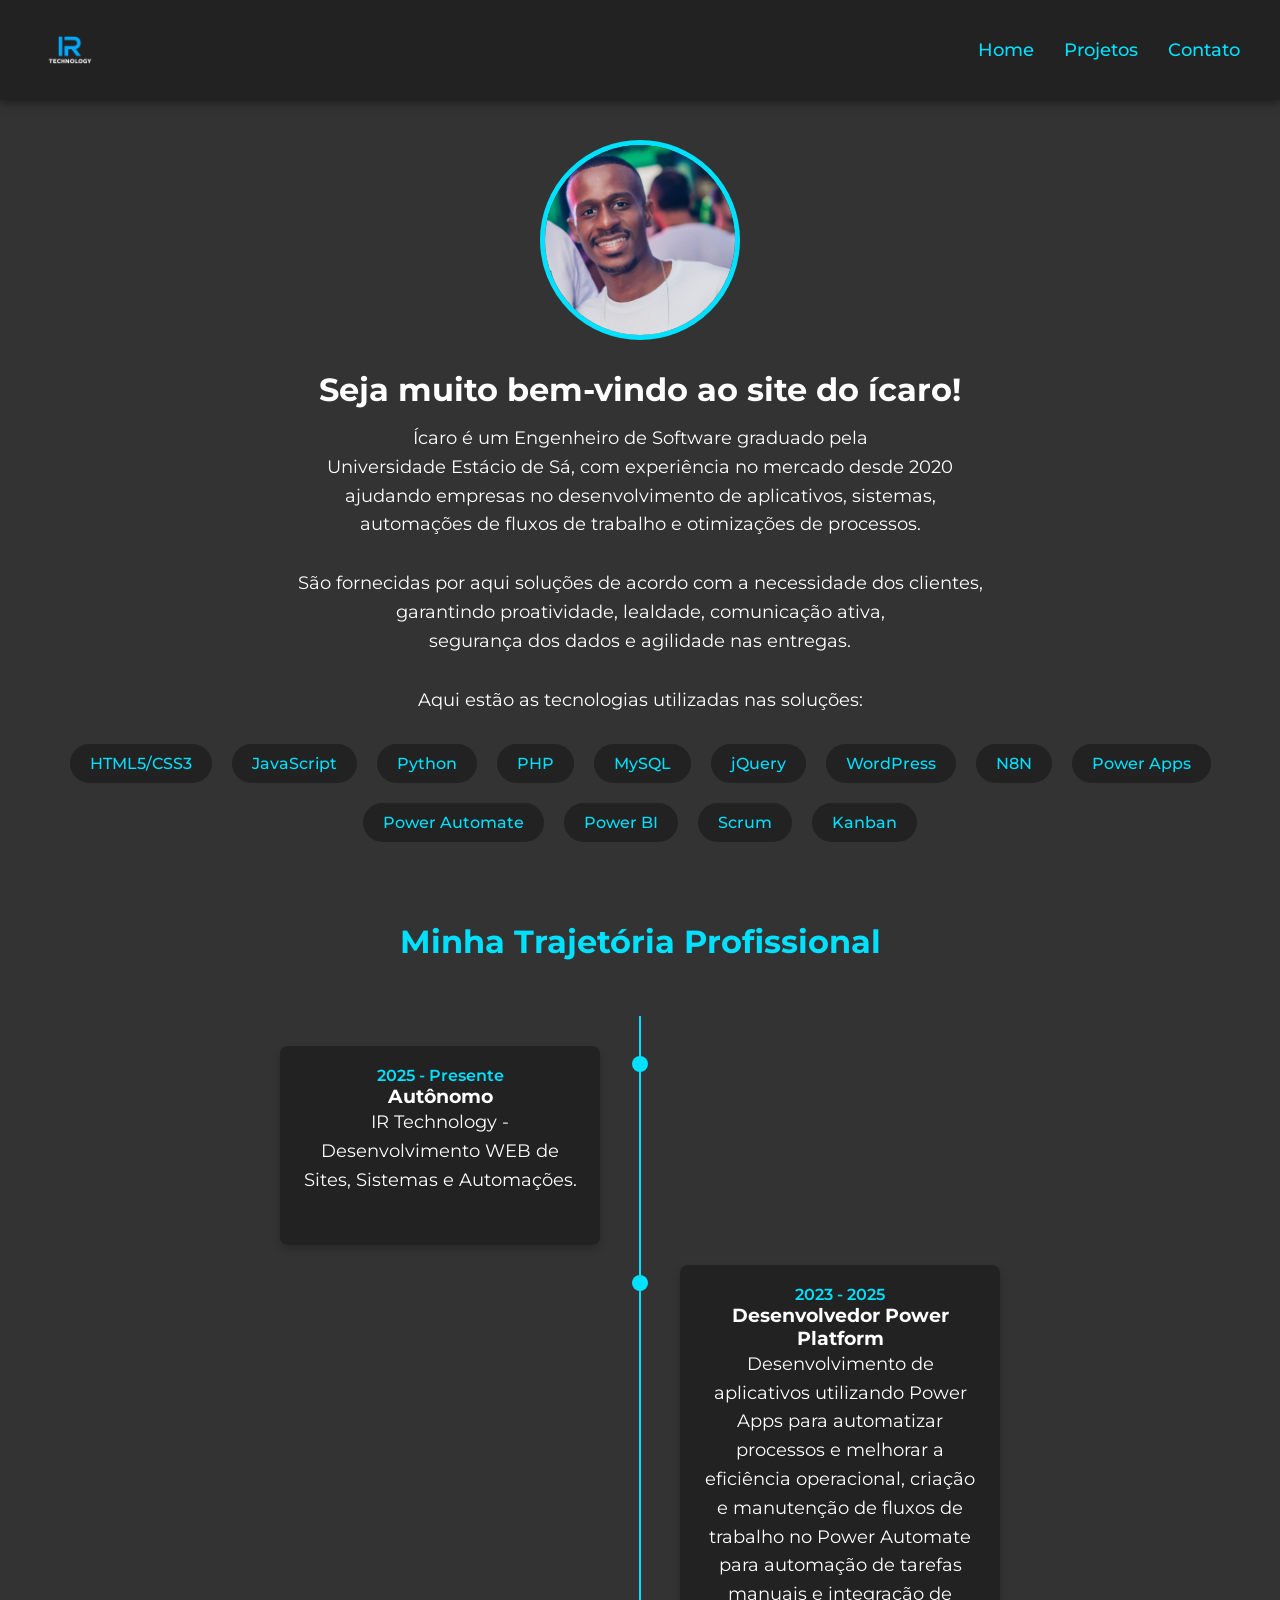
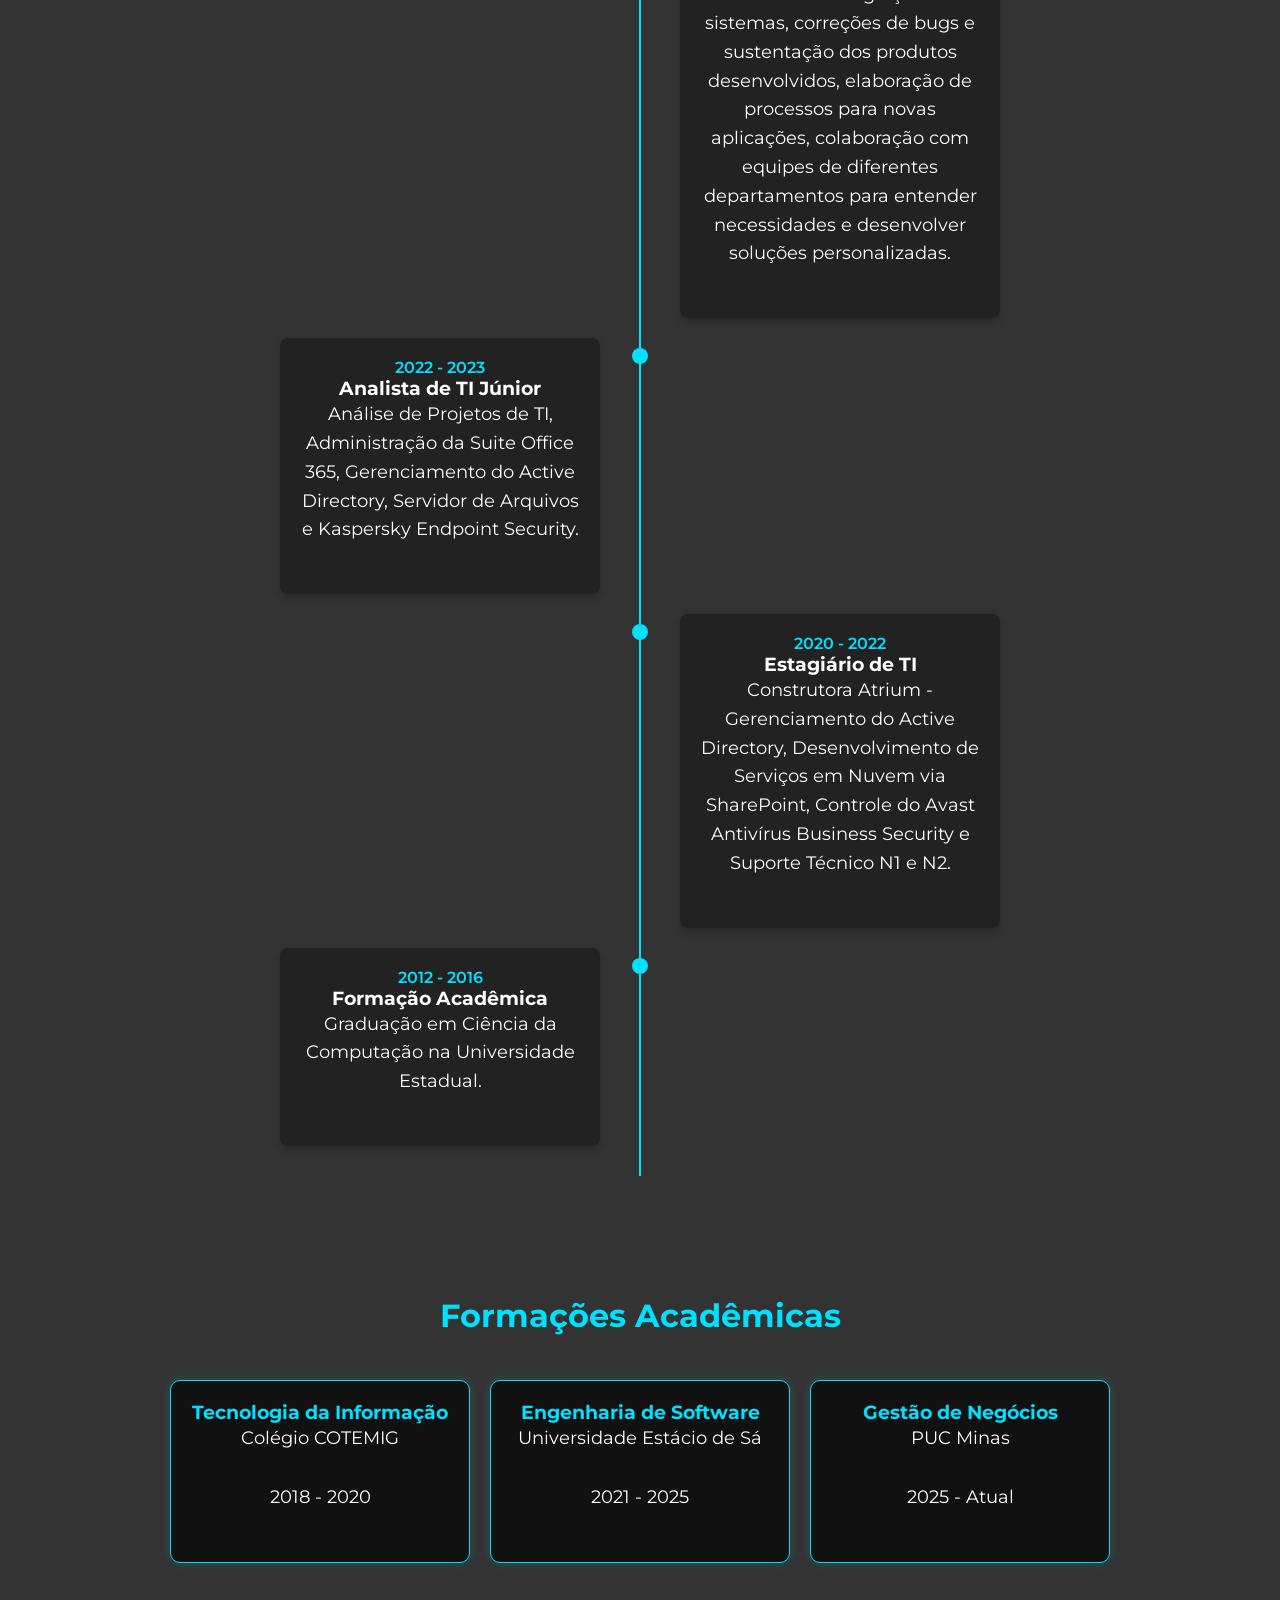
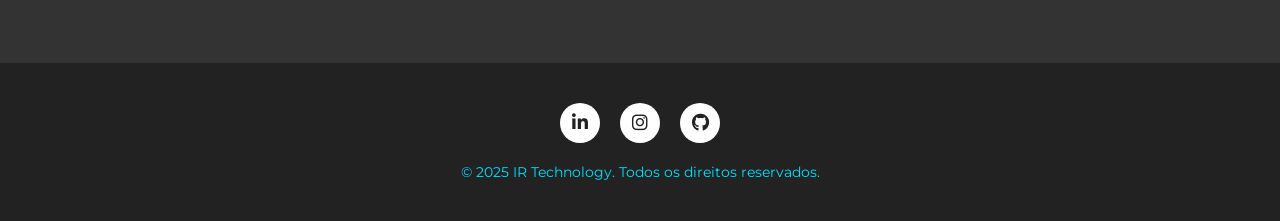
==== index.html @ e0196634 "v1.0" ====
<!DOCTYPE html>
<html lang="pt-br">

<head>
  <meta charset="UTF-8" />
  <meta name="viewport" content="width=device-width, initial-scale=1.0" />
  <title>Ícaro Ribeiro - Engenheiro de Software</title>
  <link rel="icon" href="img/LOGOMARCA FUNDO TRANSPARENTE.png" type="image/x-icon">
  <link rel="stylesheet" href="style.css">
  <link href="https://fonts.googleapis.com/css2?family=Montserrat:wght@400;500;600;700&display=swap" rel="stylesheet">
  <link rel="stylesheet" href="https://cdnjs.cloudflare.com/ajax/libs/font-awesome/6.4.0/css/all.min.css">
  <style>
    /* Responsividade adicional */
    @media (max-width: 768px) {
      nav {
        flex-direction: column;
        align-items: flex-start;
      }

      .nav-links {
        flex-direction: column;
        align-items: flex-start;
        width: 100%;
        display: none;
      }

      .nav-links.active {
        display: flex;
      }

      .menu-toggle {
        display: block;
        cursor: pointer;
        font-size: 24px;
        color: #00e0ff;
        background: none;
        border: none;
        margin-top: 10px;
      }
    }

    @media (min-width: 769px) {
      .menu-toggle {
        display: none;
      }
    }

    .cards-container {
      display: flex;
      flex-wrap: wrap;
      gap: 20px;
      justify-content: center;
      margin-top: 30px;
    }

    .card {
      background-color: #111;
      border: 1px solid #00e0ff;
      border-radius: 10px;
      padding: 20px;
      width: 300px;
      color: white;
      box-shadow: 0 0 10px rgba(0, 224, 255, 0.2);
      transition: transform 0.3s ease;
    }

    .card:hover {
      transform: translateY(-5px);
    }

    .card h3 {
      margin-top: 0;
      color: #00e0ff;
    }
  </style>
</head>

<body>
  <header>
    <nav>
      <img src="img/LOGOMARCA FUNDO TRANSPARENTE.png" class="logo">
      <button class="menu-toggle" onclick="toggleMenu()">☰</button>
      <div class="nav-links" id="navLinks">
        <a href="index.html">Home</a>
        <a href="projetos.html">Projetos</a>
        <a href="contato.html">Contato</a>
      </div>
    </nav>
  </header>
  <main>
    <section class="page active" id="home">
      <div class="hero">
        <img alt="Ícaro Ribeiro" src="img/FOTO DE PERFIL.jpg" />
        <h2>Seja muito bem-vindo ao site do ícaro!</h2>

        <p>Ícaro é um Engenheiro de Software graduado pela<br> Universidade Estácio de Sá, com experiência no mercado
          desde
          2020 ajudando empresas no desenvolvimento de aplicativos, sistemas, automações de
          fluxos de trabalho e otimizações de processos.</p>

        <p>São fornecidas por aqui soluções de acordo com a necessidade dos clientes, garantindo
          proatividade, lealdade, comunicação ativa, <br>segurança dos dados e agilidade nas entregas.</p>

        <p>Aqui estão as tecnologias utilizadas nas soluções:</p>
        <div class="skills">
          <span class="skill">HTML5/CSS3</span>
          <span class="skill">JavaScript</span>
          <span class="skill">Python</span>
          <span class="skill">PHP</span>
          <span class="skill">MySQL</span>
          <span class="skill">jQuery</span>
          <span class="skill">WordPress</span>
          <span class="skill">N8N</span>
          <span class="skill">Power Apps</span>
          <span class="skill">Power Automate</span>
          <span class="skill">Power BI</span>
          <span class="skill">Scrum</span>
          <span class="skill">Kanban</span>
        </div>
        <h2 style="margin-top: 80px; color: #00e0ff;">Minha Trajetória Profissional</h2>
        <div class="timeline">
          <div class="timeline-item">
            <div class="timeline-content">
              <div class="timeline-date">2025 - Presente</div>
              <h3>Autônomo</h3>
              <p>IR Technology - Desenvolvimento WEB de Sites, Sistemas e Automações.</p>
            </div>
          </div>
          <div class="timeline-item">
            <div class="timeline-content">
              <div class="timeline-date">2023 - 2025</div>
              <h3>Desenvolvedor Power Platform</h3>
              <p>Desenvolvimento de aplicativos utilizando Power Apps para automatizar processos e melhorar a eficiência
                operacional, criação e manutenção de fluxos de trabalho no Power Automate para automação de tarefas
                manuais e
                integração de sistemas, correções de bugs e sustentação dos produtos desenvolvidos, elaboração de
                processos para novas aplicações, colaboração com equipes de diferentes departamentos para entender
                necessidades e desenvolver soluções personalizadas.</p>
            </div>
          </div>
          <div class="timeline-item">
            <div class="timeline-content">
              <div class="timeline-date">2022 - 2023</div>
              <h3>Analista de TI Júnior</h3>
              <p>Análise de Projetos de TI, Administração da Suite Office 365, Gerenciamento do Active Directory,
                Servidor de Arquivos e Kaspersky Endpoint Security.</p>
            </div>
          </div>
          <div class="timeline-item">
            <div class="timeline-content">
              <div class="timeline-date">2020 - 2022</div>
              <h3>Estagiário de TI</h3>
              <p>Construtora Atrium - Gerenciamento do Active Directory, Desenvolvimento de Serviços em Nuvem via
                SharePoint, Controle do Avast Antivírus Business Security e Suporte Técnico N1 e N2.</p>
            </div>
          </div>
          <div class="timeline-item">
            <div class="timeline-content">
              <div class="timeline-date">2012 - 2016</div>
              <h3>Formação Acadêmica</h3>
              <p>Graduação em Ciência da Computação na Universidade Estadual.</p>
            </div>
          </div>
        </div>
        <h2 style="margin-top: 80px; color: #00e0ff;">Formações Acadêmicas</h2>
        <div class="cards-container">
          <div class="card">
            <h3>Tecnologia da Informação</h3>
            <p>Colégio COTEMIG</p>
            <p>2018 - 2020</p>
          </div>
          <div class="card">
            <h3>Engenharia de Software</h3>
            <p>Universidade Estácio de Sá</p>
            <p>2021 - 2025</p>
          </div>
          <div class="card">
            <h3>Gestão de Negócios</h3>
            <p>PUC Minas</p>
            <p>2025 - Atual</p>
          </div>
        </div>
      </div>
    </section>
  </main>
  <footer class="custom-footer">
    <div class="footer-content">
      <div class="social-icons">
        <a href="https://www.linkedin.com/in/icaroribeirof" class="icon-circle" target="_blank"><i
            class="fab fa-linkedin-in"></i></a>
        <a href="https://www.instagram.com/icaroribeirof" class="icon-circle" target="_blank"><i
            class="fab fa-instagram"></i></a>
        <a href="https://github.com/icaroribeirof" class="icon-circle" target="_blank"><i class="fab fa-github"></i></a>
      </div>
      <p class="footer-text">© 2025 IR Technology. Todos os direitos reservados.</p>
    </div>
  </footer>
  <script>
    function toggleMenu() {
      document.getElementById("navLinks").classList.toggle("active");
    }
  </script>
</body>

</html>
---- style.css ----
* {
    margin: 0;
    padding: 0;
    box-sizing: border-box;
    font-family: 'Montserrat', sans-serif;
}

body {
    background-color: #333;
    color: #ffffff;
}

header {
    background-color: #222;
    padding: 20px 40px;
    box-shadow: 0 2px 10px rgba(0, 0, 0, 0.5);
    position: sticky;
    top: 0;
    z-index: 100;
}

nav {
    display: flex;
    justify-content: space-between;
    align-items: center;
}

.logo {
    max-height: 60px;
    width: auto;
    transition: all 0.3 ease;
}

.logo:hover {
    transform: scale(1.2);
}

.nav-links {
    display: flex;
    gap: 30px;
}

.nav-links a {
    color: #00e0ff;
    text-decoration: none;
    font-weight: 500;
    font-size: 18px;
    transition: all 0.3s ease;
    position: relative;
}

.nav-links a:hover {
    color: #fff;
}

.nav-links a::after {
    content: '';
    position: absolute;
    width: 0;
    height: 2px;
    background: #fff;
    bottom: -5px;
    left: 0;
    transition: width 0.3s ease;
}

.nav-links a:hover::after {
    width: 100%;
}

main {
    padding: 40px;
    min-height: 80vh;
}

section {
    margin-bottom: 60px;
}

h1 {
    color: #00e0ff;
    margin-bottom: 30px;
    font-size: 36px;
    text-align: center;
}

.page {
    display: true;
}

.page.active {
    display: block;
    animation: fadeIn 0.5s ease;
}

@keyframes fadeIn {
    from {
        opacity: 0;
    }

    to {
        opacity: 1;
    }
}

/* Home Page */
.hero {
    display: flex;
    flex-direction: column;
    align-items: center;
    justify-content: center;
    text-align: center;
    min-height: 500px;
}

.hero img {
    width: 200px;
    height: 200px;
    border-radius: 50%;
    object-fit: cover;
    border: 5px solid #00e0ff;
    margin-bottom: 30px;
    transition: all 0.3 ease;
}

.hero img:hover {
    box-shadow:
        0 0 20px rgba(0, 224, 255, 0.7),
        /* Brilho externo */
        0 0 30px rgba(0, 224, 255, 0.4);
    /* Segunda camada para difusão */
    transform: scale(1.02);
    /* Efeito de "flutuar" leve */
    filter: drop-shadow(0 0 5px #00e0ff);
    /* Brilho adicional (opcional) */
}

.hero h2 {
    font-size: 32px;
    margin-bottom: 15px;
}

.hero p {
    font-size: 18px;
    max-width: 700px;
    line-height: 1.6;
    margin-bottom: 30px;
}

.skills {
    display: flex;
    gap: 20px;
    justify-content: center;
    flex-wrap: wrap;
}

.skill {
    background-color: #222;
    padding: 10px 20px;
    border-radius: 20px;
    color: #00e0ff;
    font-weight: 500;
    transition: all 0.3s ease;
    cursor: default;
}

.skill:hover {
    background-color: #00e0ff;
    color: #222;
    transform: scale(1.05);
    box-shadow: 0 0 15px rgba(0, 224, 255, 0.5);
}

/* Projects Page */
.projects-grid {
    display: grid;
    grid-template-columns: repeat(auto-fill, minmax(300px, 1fr));
    gap: 30px;
}

.project-card {
    background-color: #222;
    border-radius: 10px;
    overflow: hidden;
    box-shadow: 0 5px 15px rgba(0, 0, 0, 0.3);
    transition: transform 0.3s ease;
}

.project-card:hover {
    transform: translateY(-10px);
}

.project-image {
    height: 200px;
    overflow: hidden;
}

.project-image img {
    width: 100%;
    height: 100%;
    object-fit: cover;
    transition: transform 0.5s ease;
}

.project-card:hover .project-image img {
    transform: scale(1.1);
}

.project-info {
    padding: 20px;
}

.project-info h3 {
    margin-bottom: 10px;
    color: #00e0ff;
}

.project-info p {
    margin-bottom: 15px;
    line-height: 1.5;
}

.project-links {
    display: flex;
    gap: 15px;
}

.project-links a {
    color: #fff;
    text-decoration: none;
    background-color: #00e0ff;
    padding: 8px 15px;
    border-radius: 5px;
    font-weight: 500;
    transition: all 0.3s ease;
}

.project-links a:hover {
    background-color: #fff;
    color: #00e0ff;
}

/* Contact Page */
.contact-form {
    max-width: 600px;
    margin: 0 auto;
    background-color: #222;
    padding: 30px;
    border-radius: 10px;
}

.form-group {
    margin-bottom: 20px;
}

label {
    display: block;
    margin-bottom: 8px;
    color: #00e0ff;
}

input,
textarea {
    width: 100%;
    padding: 12px;
    background-color: #444;
    border: none;
    border-radius: 5px;
    color: #fff;
    font-size: 16px;
}

textarea {
    resize: vertical;
    min-height: 150px;
}

button {
    background-color: #00e0ff;
    color: #222;
    border: none;
    padding: 12px 30px;
    font-size: 16px;
    font-weight: 600;
    border-radius: 5px;
    cursor: pointer;
    transition: all 0.3s ease;
}

button:hover {
    background-color: #fff;
}

/* Timeline Styles */
.timeline {
    max-width: 800px;
    margin: 40px auto;
    position: relative;
    padding: 20px 0;
}

.timeline::before {
    content: '';
    position: absolute;
    width: 2px;
    background-color: #00e0ff;
    top: 0;
    bottom: 0;
    left: 50%;
    margin-left: -1px;
}

.timeline-item {
    padding: 10px 40px;
    position: relative;
    width: 50%;
    box-sizing: border-box;
}

.timeline-item:nth-child(odd) {
    left: 0;
}

.timeline-item:nth-child(even) {
    left: 50%;
}

.timeline-content {
    padding: 20px;
    background-color: #222;
    border-radius: 8px;
    box-shadow: 0 4px 8px rgba(0, 0, 0, 0.2);
}

.timeline-date {
    color: #00e0ff;
    font-weight: 600;
}

.timeline-item::after {
    content: '';
    position: absolute;
    width: 16px;
    height: 16px;
    background-color: #00e0ff;
    border-radius: 50%;
    top: 20px;
    z-index: 1;
}

.timeline-item:nth-child(odd)::after {
    right: -8px;
}

.timeline-item:nth-child(even)::after {
    left: -8px;
}

@media (max-width: 768px) {
    .timeline::before {
        left: 31px;
    }

    .timeline-item {
        width: 100%;
        padding-left: 70px;
        padding-right: 25px;
    }

    .timeline-item:nth-child(even) {
        left: 0;
    }

    .timeline-item::after {
        left: 23px;
    }
}

footer {
    background-color: #222;
    color: #00e0ff;
    text-align: center;
    padding: 20px;
    font-size: 14px;
}

@media (max-width: 768px) {
    .nav-links {
        gap: 15px;
    }

    .hero img {
        width: 150px;
        height: 150px;
    }

    .projects-grid {
        grid-template-columns: 1fr;
    }
}

@media (max-width: 480px) {
    header {
        padding: 15px 20px;
    }

    .nav-links {
        gap: 10px;
    }

    .nav-links a {
        font-size: 16px;
    }

    .hero h2 {
        font-size: 24px;
    }

    .hero p {
        font-size: 16px;
    }
}

/* Footer customizado */
.custom-footer {
    background-color: #222;
    color: #00e0ff;
    padding: 40px 20px;
    text-align: center;
}

.social-icons {
    display: flex;
    justify-content: center;
    gap: 20px;
    margin-bottom: 20px;
}

.icon-circle {
    background-color: #fff;
    color: #222;
    width: 40px;
    height: 40px;
    display: flex;
    align-items: center;
    justify-content: center;
    border-radius: 50%;
    font-size: 18px;
    text-decoration: none;
    transition: all 0.3s ease;
}

.icon-circle:hover {
    background-color: #00e0ff;
    color: #222;
    transform: scale(1.1);
}

.footer-text {
    color: #00e0ff;
    font-size: 14px;
}

/* Modal dos projetos */

/* MODAL */
.modal {
  display: none;
  position: fixed;
  z-index: 9999;
  left: 0;
  top: 0;
  width: 100%;
  height: 100%;
  overflow-y: auto;
  background-color: rgba(0, 0, 0, 0.8);
}

.modal-content {
  background-color: #222;
  margin: 100px auto;
  padding: 30px;
  border: 1px solid #00e0ff;
  width: 90%;
  max-width: 600px;
  border-radius: 10px;
  color: #fff;
  position: relative;
}

.fechar {
  color: #00e0ff;
  position: absolute;
  top: 15px;
  right: 20px;
  font-size: 28px;
  font-weight: bold;
  cursor: pointer;
}

.fechar:hover {
  color: #fff;
}

.modal-img {
  width: 100%;
  margin-top: 20px;
  border-radius: 8px;
  border: 2px solid #00e0ff;
  transition: transform 0.3s ease;
  cursor: pointer;
}

.modal-img:hover {
  transform: scale(1.05);
}

.ver-mais-btn {
  margin-top: 10px;
  background-color: transparent;
  color: #00e0ff;
  border: 1px solid #00e0ff;
  padding: 10px 20px;
  border-radius: 5px;
  cursor: pointer;
  transition: 0.3s ease;
}

.ver-mais-btn:hover {
  background-color: #00e0ff;
  color: #222;
}
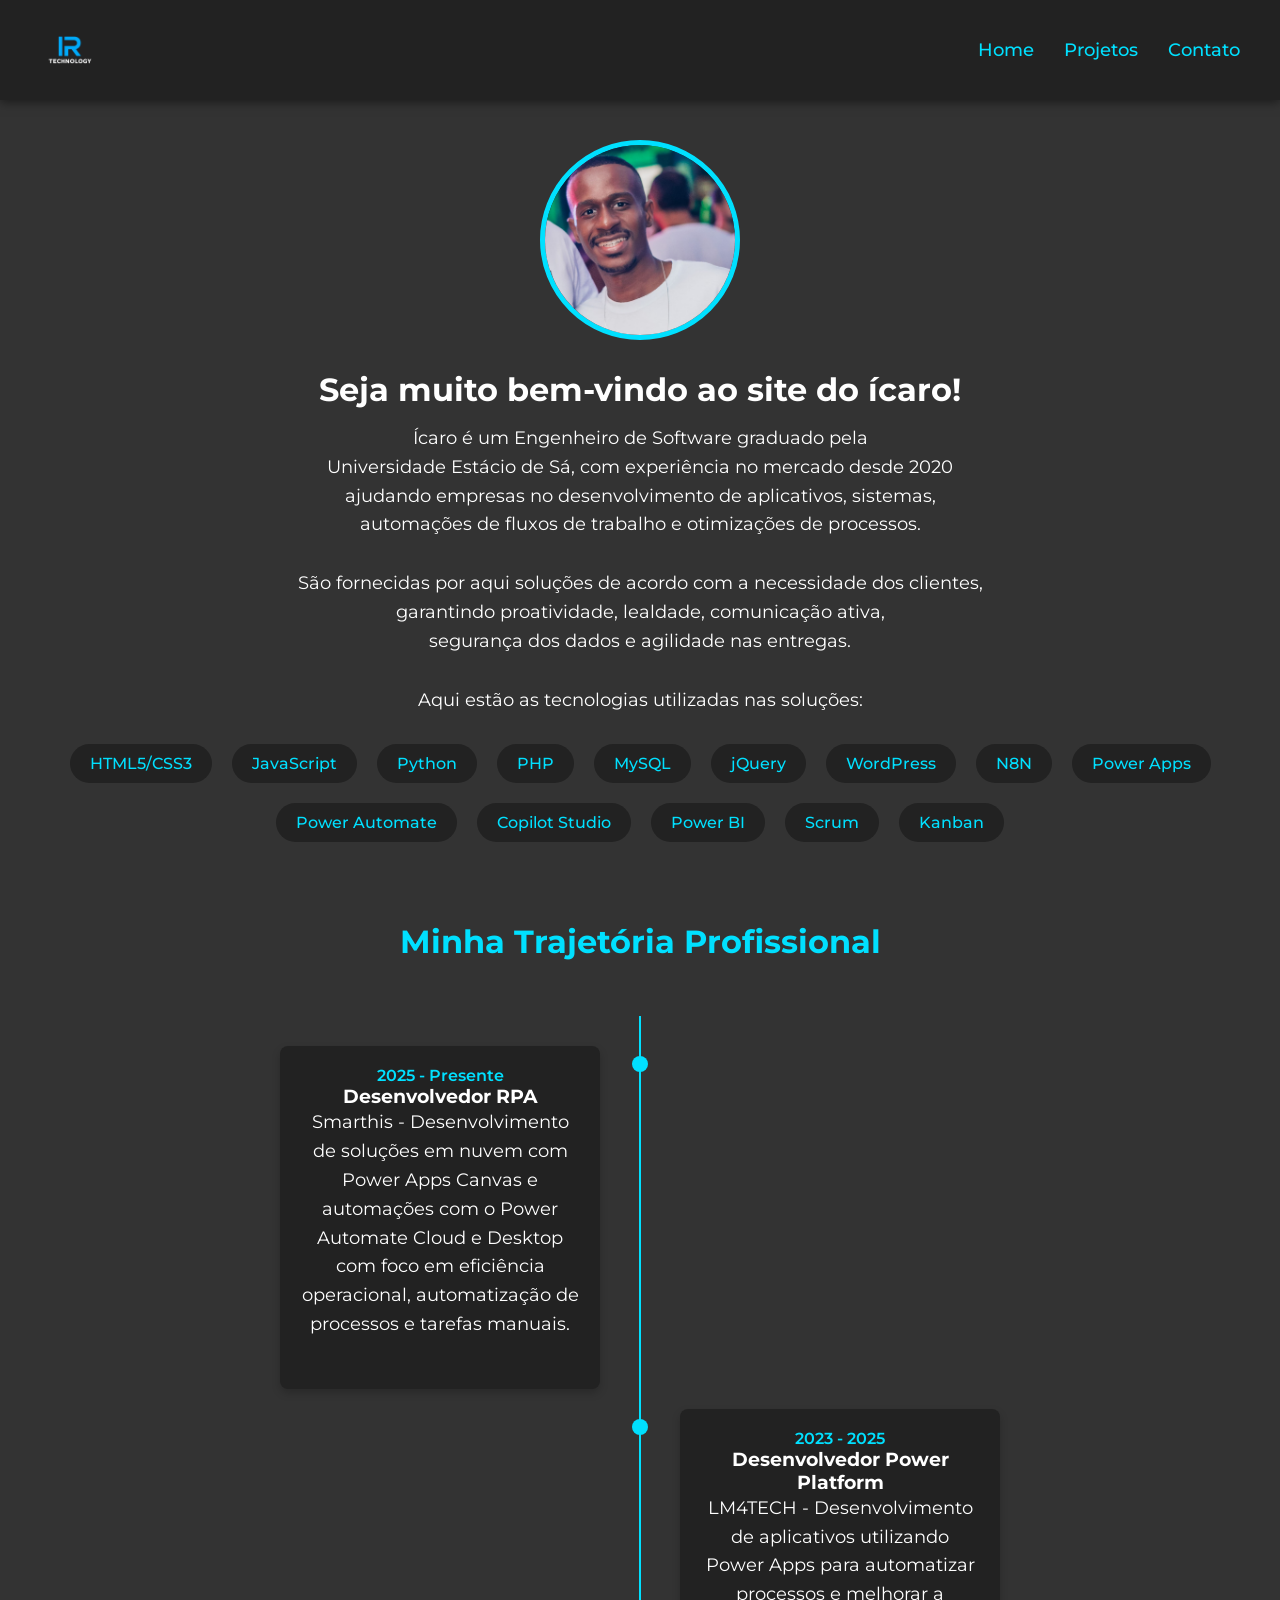
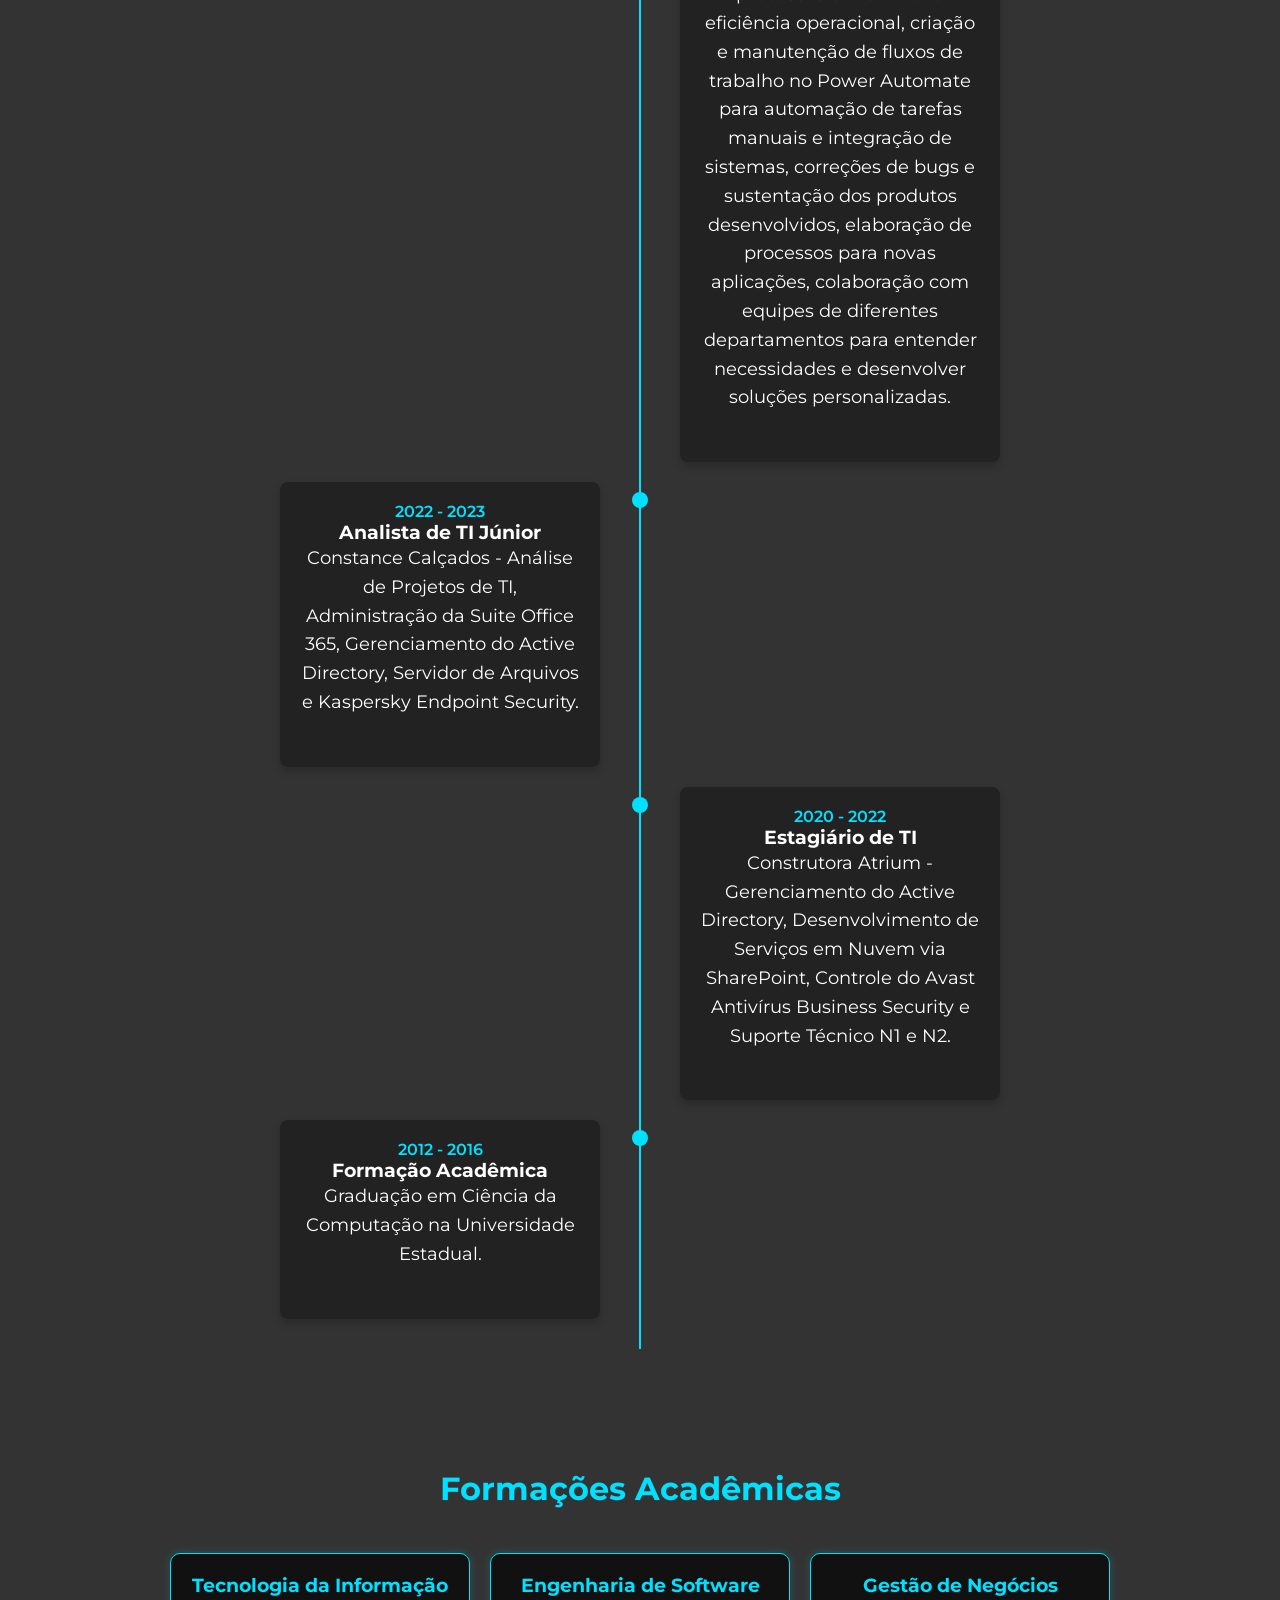
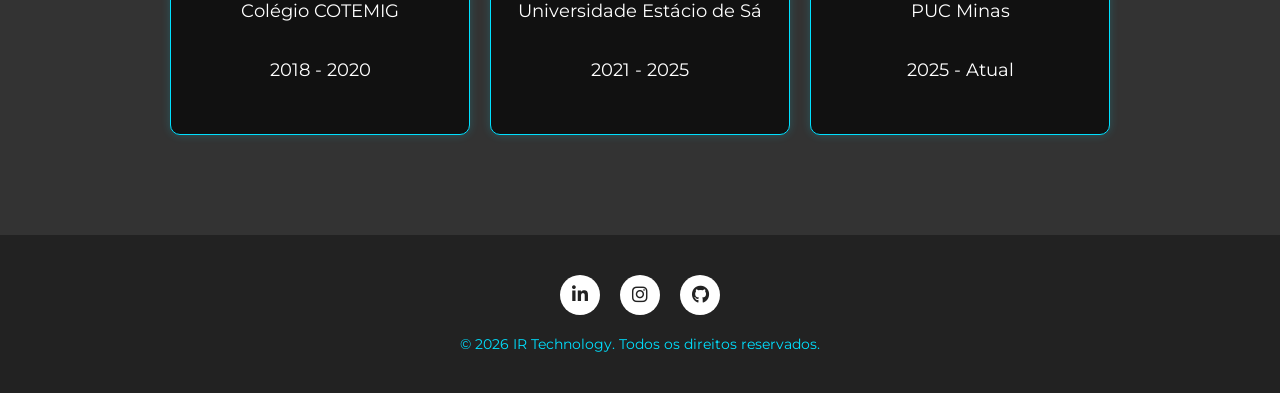
==== commit a8f8953b: "v1.0" ====
--- a/index.html
+++ b/index.html
@@ -1,85 +1,22 @@
 <!DOCTYPE html>
 <html lang="pt-br">
-
 <head>
   <meta charset="UTF-8" />
   <meta name="viewport" content="width=device-width, initial-scale=1.0" />
   <title>Ícaro Ribeiro - Engenheiro de Software</title>
   <link rel="icon" href="img/LOGOMARCA FUNDO TRANSPARENTE.png" type="image/x-icon">
-  <link rel="stylesheet" href="style.css">
+  <link rel="stylesheet" href="css/navbar.css">
+  <link rel="stylesheet" href="css/global.css">
+  <link rel="stylesheet" href="css/home.css">
+  <link rel="stylesheet" href="css/footer.css">
   <link href="https://fonts.googleapis.com/css2?family=Montserrat:wght@400;500;600;700&display=swap" rel="stylesheet">
   <link rel="stylesheet" href="https://cdnjs.cloudflare.com/ajax/libs/font-awesome/6.4.0/css/all.min.css">
-  <style>
-    /* Responsividade adicional */
-    @media (max-width: 768px) {
-      nav {
-        flex-direction: column;
-        align-items: flex-start;
-      }
-
-      .nav-links {
-        flex-direction: column;
-        align-items: flex-start;
-        width: 100%;
-        display: none;
-      }
-
-      .nav-links.active {
-        display: flex;
-      }
-
-      .menu-toggle {
-        display: block;
-        cursor: pointer;
-        font-size: 24px;
-        color: #00e0ff;
-        background: none;
-        border: none;
-        margin-top: 10px;
-      }
-    }
-
-    @media (min-width: 769px) {
-      .menu-toggle {
-        display: none;
-      }
-    }
-
-    .cards-container {
-      display: flex;
-      flex-wrap: wrap;
-      gap: 20px;
-      justify-content: center;
-      margin-top: 30px;
-    }
-
-    .card {
-      background-color: #111;
-      border: 1px solid #00e0ff;
-      border-radius: 10px;
-      padding: 20px;
-      width: 300px;
-      color: white;
-      box-shadow: 0 0 10px rgba(0, 224, 255, 0.2);
-      transition: transform 0.3s ease;
-    }
-
-    .card:hover {
-      transform: translateY(-5px);
-    }
-
-    .card h3 {
-      margin-top: 0;
-      color: #00e0ff;
-    }
-  </style>
 </head>
-
 <body>
   <header>
     <nav>
-      <img src="img/LOGOMARCA FUNDO TRANSPARENTE.png" class="logo">
-      <button class="menu-toggle" onclick="toggleMenu()">☰</button>
+      <img src="img/LOGOMARCA FUNDO TRANSPARENTE.png" class="logo" alt="Logo IR Technology">
+      <button class="menu-toggle" onclick="toggleMenu()" aria-label="Menu">☰</button>
       <div class="nav-links" id="navLinks">
         <a href="index.html">Home</a>
         <a href="projetos.html">Projetos</a>
@@ -87,20 +24,14 @@
       </div>
     </nav>
   </header>
+  
   <main>
     <section class="page active" id="home">
       <div class="hero">
         <img alt="Ícaro Ribeiro" src="img/FOTO DE PERFIL.jpg" />
         <h2>Seja muito bem-vindo ao site do ícaro!</h2>
-
-        <p>Ícaro é um Engenheiro de Software graduado pela<br> Universidade Estácio de Sá, com experiência no mercado
-          desde
-          2020 ajudando empresas no desenvolvimento de aplicativos, sistemas, automações de
-          fluxos de trabalho e otimizações de processos.</p>
-
-        <p>São fornecidas por aqui soluções de acordo com a necessidade dos clientes, garantindo
-          proatividade, lealdade, comunicação ativa, <br>segurança dos dados e agilidade nas entregas.</p>
-
+        <p>Ícaro é um Engenheiro de Software graduado pela<br> Universidade Estácio de Sá, com experiência no mercado desde 2020 ajudando empresas no desenvolvimento de aplicativos, sistemas, automações de fluxos de trabalho e otimizações de processos.</p>
+        <p>São fornecidas por aqui soluções de acordo com a necessidade dos clientes, garantindo proatividade, lealdade, comunicação ativa, <br>segurança dos dados e agilidade nas entregas.</p>
         <p>Aqui estão as tecnologias utilizadas nas soluções:</p>
         <div class="skills">
           <span class="skill">HTML5/CSS3</span>
@@ -113,6 +44,7 @@
           <span class="skill">N8N</span>
           <span class="skill">Power Apps</span>
           <span class="skill">Power Automate</span>
+          <span class="skill">Copilot Studio</span>
           <span class="skill">Power BI</span>
           <span class="skill">Scrum</span>
           <span class="skill">Kanban</span>
@@ -122,36 +54,29 @@
           <div class="timeline-item">
             <div class="timeline-content">
               <div class="timeline-date">2025 - Presente</div>
-              <h3>Autônomo</h3>
-              <p>IR Technology - Desenvolvimento WEB de Sites, Sistemas e Automações.</p>
+              <h3>Desenvolvedor RPA</h3>
+              <p>Smarthis - Desenvolvimento de soluções em nuvem com Power Apps Canvas e automações com o Power Automate Cloud e Desktop com foco em eficiência operacional, automatização de processos e tarefas manuais.</p>
             </div>
           </div>
           <div class="timeline-item">
             <div class="timeline-content">
               <div class="timeline-date">2023 - 2025</div>
               <h3>Desenvolvedor Power Platform</h3>
-              <p>Desenvolvimento de aplicativos utilizando Power Apps para automatizar processos e melhorar a eficiência
-                operacional, criação e manutenção de fluxos de trabalho no Power Automate para automação de tarefas
-                manuais e
-                integração de sistemas, correções de bugs e sustentação dos produtos desenvolvidos, elaboração de
-                processos para novas aplicações, colaboração com equipes de diferentes departamentos para entender
-                necessidades e desenvolver soluções personalizadas.</p>
+              <p>LM4TECH - Desenvolvimento de aplicativos utilizando Power Apps para automatizar processos e melhorar a eficiência operacional, criação e manutenção de fluxos de trabalho no Power Automate para automação de tarefas manuais e integração de sistemas, correções de bugs e sustentação dos produtos desenvolvidos, elaboração de processos para novas aplicações, colaboração com equipes de diferentes departamentos para entender necessidades e desenvolver soluções personalizadas.</p>
             </div>
           </div>
           <div class="timeline-item">
             <div class="timeline-content">
               <div class="timeline-date">2022 - 2023</div>
               <h3>Analista de TI Júnior</h3>
-              <p>Análise de Projetos de TI, Administração da Suite Office 365, Gerenciamento do Active Directory,
-                Servidor de Arquivos e Kaspersky Endpoint Security.</p>
+              <p>Constance Calçados - Análise de Projetos de TI, Administração da Suite Office 365, Gerenciamento do Active Directory, Servidor de Arquivos e Kaspersky Endpoint Security.</p>
             </div>
           </div>
           <div class="timeline-item">
             <div class="timeline-content">
               <div class="timeline-date">2020 - 2022</div>
               <h3>Estagiário de TI</h3>
-              <p>Construtora Atrium - Gerenciamento do Active Directory, Desenvolvimento de Serviços em Nuvem via
-                SharePoint, Controle do Avast Antivírus Business Security e Suporte Técnico N1 e N2.</p>
+              <p>Construtora Atrium - Gerenciamento do Active Directory, Desenvolvimento de Serviços em Nuvem via SharePoint, Controle do Avast Antivírus Business Security e Suporte Técnico N1 e N2.</p>
             </div>
           </div>
           <div class="timeline-item">
@@ -183,23 +108,18 @@
       </div>
     </section>
   </main>
+  
   <footer class="custom-footer">
     <div class="footer-content">
       <div class="social-icons">
-        <a href="https://www.linkedin.com/in/icaroribeirof" class="icon-circle" target="_blank"><i
-            class="fab fa-linkedin-in"></i></a>
-        <a href="https://www.instagram.com/icaroribeirof" class="icon-circle" target="_blank"><i
-            class="fab fa-instagram"></i></a>
-        <a href="https://github.com/icaroribeirof" class="icon-circle" target="_blank"><i class="fab fa-github"></i></a>
+        <a href="https://www.linkedin.com/in/icaroribeirof" class="icon-circle" target="_blank" aria-label="LinkedIn"><i class="fab fa-linkedin-in"></i></a>
+        <a href="https://www.instagram.com/icaroribeirof" class="icon-circle" target="_blank" aria-label="Instagram"><i class="fab fa-instagram"></i></a>
+        <a href="https://github.com/icaroribeirof" class="icon-circle" target="_blank" aria-label="GitHub"><i class="fab fa-github"></i></a>
       </div>
-      <p class="footer-text">© 2025 IR Technology. Todos os direitos reservados.</p>
+      <p class="footer-text">© 2026 IR Technology. Todos os direitos reservados.</p>
     </div>
   </footer>
-  <script>
-    function toggleMenu() {
-      document.getElementById("navLinks").classList.toggle("active");
-    }
-  </script>
+  
+  <script src="js/global.js"></script>
 </body>
-
 </html>
--- a/css/navbar.css
+++ b/css/navbar.css
@@ -0,0 +1,166 @@
+* {
+    margin: 0;
+    padding: 0;
+    box-sizing: border-box;
+    font-family: 'Montserrat', sans-serif;
+}
+
+body {
+    background-color: #333;
+    color: #ffffff;
+}
+
+header {
+    background-color: #222;
+    padding: 20px 40px;
+    box-shadow: 0 2px 10px rgba(0, 0, 0, 0.5);
+    position: sticky;
+    top: 0;
+    z-index: 100;
+}
+
+nav {
+    display: flex;
+    justify-content: space-between;
+    align-items: center;
+}
+
+.logo {
+    max-height: 60px;
+    width: auto;
+    transition: all 0.3 ease;
+}
+
+.logo:hover {
+    transform: scale(1.2);
+}
+
+.nav-links {
+    display: flex;
+    gap: 30px;
+}
+
+.nav-links a {
+    color: #00e0ff;
+    text-decoration: none;
+    font-weight: 500;
+    font-size: 18px;
+    transition: all 0.3s ease;
+    position: relative;
+}
+
+.nav-links a:hover {
+    color: #fff;
+}
+
+.nav-links a:focus {
+    outline: none;
+}
+
+.nav-links a::after {
+    content: '';
+    position: absolute;
+    width: 0;
+    height: 2px;
+    background: #fff;
+    bottom: -5px;
+    left: 0;
+    transition: width 0.3s ease;
+}
+
+.nav-links a:hover::after {
+    width: 100%;
+}
+
+/* MENU TOGGLE - ESCONDIDO NO DESKTOP */
+.menu-toggle {
+    display: none !important;
+    background: none;
+    border: none;
+    color: #00e0ff;
+    font-size: 24px;
+    cursor: pointer;
+    padding: 0;
+    margin: 0;
+    transition: none;
+}
+
+.menu-toggle:hover {
+    color: #00e0ff;
+}
+
+/* RESPONSIVIDADE MOBILE */
+@media (max-width: 768px) {
+    nav {
+        flex-direction: row;
+        justify-content: space-between;
+        align-items: center;
+        gap: 0;
+        width: 100%;
+    }
+
+    .logo {
+        max-height: 50px;
+        flex-shrink: 0;
+    }
+
+    .nav-links {
+        flex-direction: column;
+        align-items: flex-start;
+        width: 100%;
+        display: none;
+        gap: 15px;
+        margin-top: 10px;
+        position: absolute;
+        top: 70px;
+        left: 0;
+        background-color: #222;
+        padding: 20px;
+        z-index: 99;
+    }
+
+    .nav-links.active {
+        display: flex;
+    }
+
+    .nav-links a:focus {
+        outline: none;
+    }
+
+    /* MOSTRA MENU TOGGLE NO MOBILE */
+    .menu-toggle {
+        display: block !important;
+        cursor: pointer;
+        font-size: 24px;
+        color: #00e0ff;
+        background: none;
+        border: none;
+        margin: 0;
+        padding: 0;
+        flex-shrink: 0;
+        outline: none;
+    }
+
+    .menu-toggle:hover {
+        color: #ffffff;
+        background-color: transparent;
+    }
+
+    .menu-toggle:focus {
+        outline: none;
+    }
+}
+
+@media (max-width: 480px) {
+    header {
+        padding: 15px 20px;
+    }
+
+    .nav-links {
+        gap: 10px;
+    }
+
+    .nav-links a {
+        font-size: 16px;
+    }
+}
--- a/css/global.css
+++ b/css/global.css
@@ -0,0 +1,43 @@
+/* Estilos Globais - Usados em todas as páginas */
+
+main {
+    padding: 40px;
+    min-height: 80vh;
+}
+
+section {
+    margin-bottom: 60px;
+}
+
+h1 {
+    color: #00e0ff;
+    margin-bottom: 30px;
+    font-size: 36px;
+    text-align: center;
+}
+
+.page {
+    display: none;
+}
+
+.page.active {
+    display: block;
+    animation: fadeIn 0.5s ease;
+}
+
+@keyframes fadeIn {
+    from {
+        opacity: 0;
+    }
+
+    to {
+        opacity: 1;
+    }
+}
+
+/* RESPONSIVIDADE MOBILE */
+@media (max-width: 480px) {
+    main {
+        padding: 20px;
+    }
+}
--- a/css/home.css
+++ b/css/home.css
@@ -0,0 +1,211 @@
+/* Home Page */
+.hero {
+    display: flex;
+    flex-direction: column;
+    align-items: center;
+    justify-content: center;
+    text-align: center;
+    min-height: 500px;
+}
+
+.hero img {
+    width: 200px;
+    height: 200px;
+    border-radius: 50%;
+    object-fit: cover;
+    border: 5px solid #00e0ff;
+    margin-bottom: 30px;
+    transition: all 0.3 ease;
+}
+
+.hero img:hover {
+    box-shadow:
+        0 0 20px rgba(0, 224, 255, 0.7),
+        0 0 30px rgba(0, 224, 255, 0.4);
+    transform: scale(1.02);
+    filter: drop-shadow(0 0 5px #00e0ff);
+}
+
+.hero h2 {
+    font-size: 32px;
+    margin-bottom: 15px;
+}
+
+.hero p {
+    font-size: 18px;
+    max-width: 700px;
+    line-height: 1.6;
+    margin-bottom: 30px;
+}
+
+.skills {
+    display: flex;
+    gap: 20px;
+    justify-content: center;
+    flex-wrap: wrap;
+}
+
+.skill {
+    background-color: #222;
+    padding: 10px 20px;
+    border-radius: 20px;
+    color: #00e0ff;
+    font-weight: 500;
+    transition: all 0.3s ease;
+    cursor: default;
+}
+
+.skill:hover {
+    background-color: #00e0ff;
+    color: #222;
+    transform: scale(1.05);
+    box-shadow: 0 0 15px rgba(0, 224, 255, 0.5);
+}
+
+.cards-container {
+    display: flex;
+    flex-wrap: wrap;
+    gap: 20px;
+    justify-content: center;
+    margin-top: 30px;
+}
+
+.card {
+    background-color: #111;
+    border: 1px solid #00e0ff;
+    border-radius: 10px;
+    padding: 20px;
+    width: 300px;
+    color: white;
+    box-shadow: 0 0 10px rgba(0, 224, 255, 0.2);
+    transition: transform 0.3s ease;
+}
+
+.card:hover {
+    transform: translateY(-5px);
+}
+
+.card h3 {
+    margin-top: 0;
+    color: #00e0ff;
+}
+
+/* Timeline Styles */
+.timeline {
+    max-width: 800px;
+    margin: 40px auto;
+    position: relative;
+    padding: 20px 0;
+}
+
+.timeline::before {
+    content: '';
+    position: absolute;
+    width: 2px;
+    background-color: #00e0ff;
+    top: 0;
+    bottom: 0;
+    left: 50%;
+    margin-left: -1px;
+}
+
+.timeline-item {
+    padding: 10px 40px;
+    position: relative;
+    width: 50%;
+    box-sizing: border-box;
+}
+
+.timeline-item:nth-child(odd) {
+    left: 0;
+}
+
+.timeline-item:nth-child(even) {
+    left: 50%;
+}
+
+.timeline-content {
+    padding: 20px;
+    background-color: #222;
+    border-radius: 8px;
+    box-shadow: 0 4px 8px rgba(0, 0, 0, 0.2);
+}
+
+.timeline-date {
+    color: #00e0ff;
+    font-weight: 600;
+}
+
+.timeline-item::after {
+    content: '';
+    position: absolute;
+    width: 16px;
+    height: 16px;
+    background-color: #00e0ff;
+    border-radius: 50%;
+    top: 20px;
+    z-index: 1;
+}
+
+.timeline-item:nth-child(odd)::after {
+    right: -8px;
+}
+
+.timeline-item:nth-child(even)::after {
+    left: -8px;
+}
+
+/* RESPONSIVIDADE MOBILE */
+@media (max-width: 768px) {
+    .timeline::before {
+        left: 0px;
+    }
+
+    .timeline-item {
+        width: 100%;
+        padding-left: 50px;
+        padding-right: 40px;
+    }
+
+    .timeline-item:nth-child(odd) {
+        left: -1px;
+    }
+
+    .timeline-item:nth-child(even) {
+        left: 0px;
+    }
+
+    .timeline-item::after {
+        left: -7px;
+        transform: none;
+        right: auto;
+    }
+
+    .cards-container {
+        justify-content: center;
+        width: 100%;
+        padding: 0;
+        margin-left: 0;
+        margin-right: 0;
+    }
+
+    .card {
+        width: 90%;
+        max-width: 320px;
+    }
+
+    .hero img {
+        width: 150px;
+        height: 150px;
+    }
+}
+
+@media (max-width: 480px) {
+    .hero h2 {
+        font-size: 24px;
+    }
+
+    .hero p {
+        font-size: 16px;
+    }
+}
--- a/css/footer.css
+++ b/css/footer.css
@@ -0,0 +1,47 @@
+footer {
+    background-color: #222;
+    color: #00e0ff;
+    text-align: center;
+    padding: 20px;
+    font-size: 14px;
+}
+
+/* Footer customizado */
+.custom-footer {
+    background-color: #222;
+    color: #00e0ff;
+    padding: 40px 20px;
+    text-align: center;
+}
+
+.social-icons {
+    display: flex;
+    justify-content: center;
+    gap: 20px;
+    margin-bottom: 20px;
+}
+
+.icon-circle {
+    background-color: #fff;
+    color: #222;
+    width: 40px;
+    height: 40px;
+    display: flex;
+    align-items: center;
+    justify-content: center;
+    border-radius: 50%;
+    font-size: 18px;
+    text-decoration: none;
+    transition: all 0.3s ease;
+}
+
+.icon-circle:hover {
+    background-color: #00e0ff;
+    color: #222;
+    transform: scale(1.1);
+}
+
+.footer-text {
+    color: #00e0ff;
+    font-size: 14px;
+}
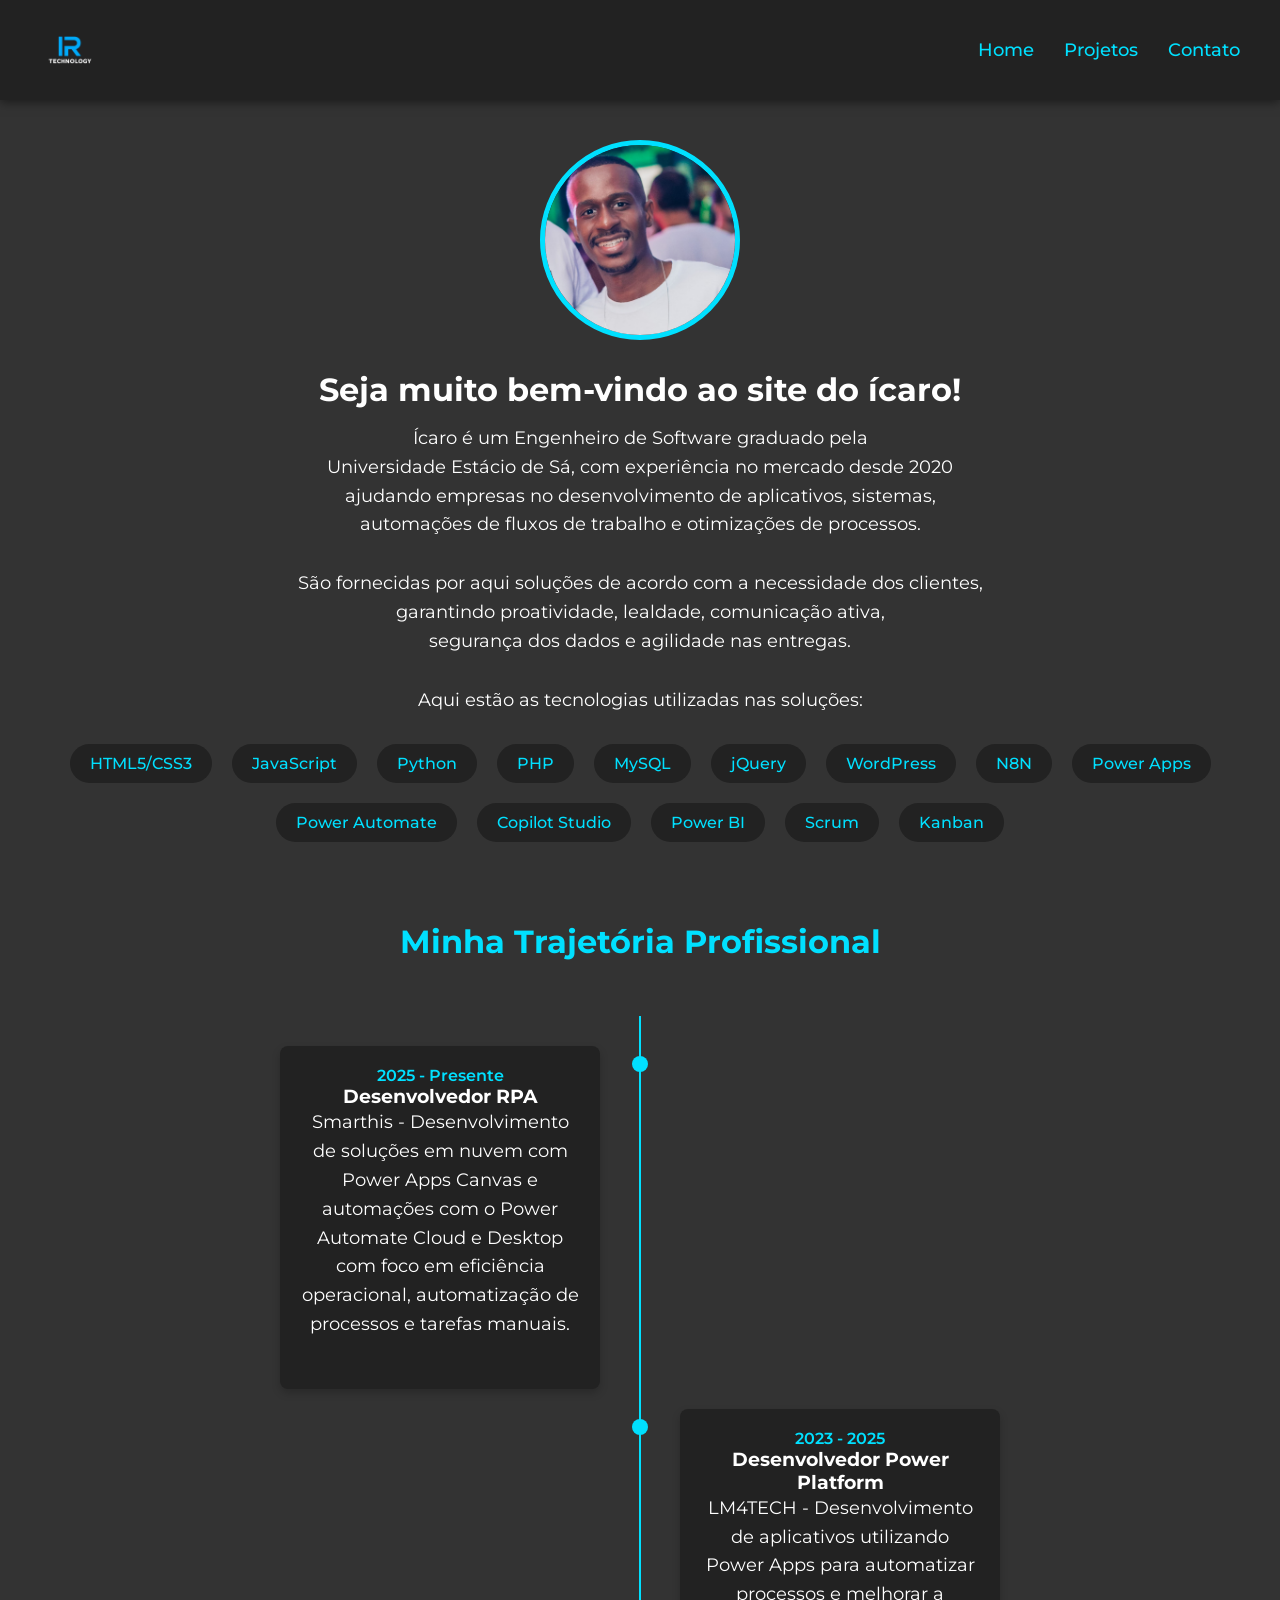
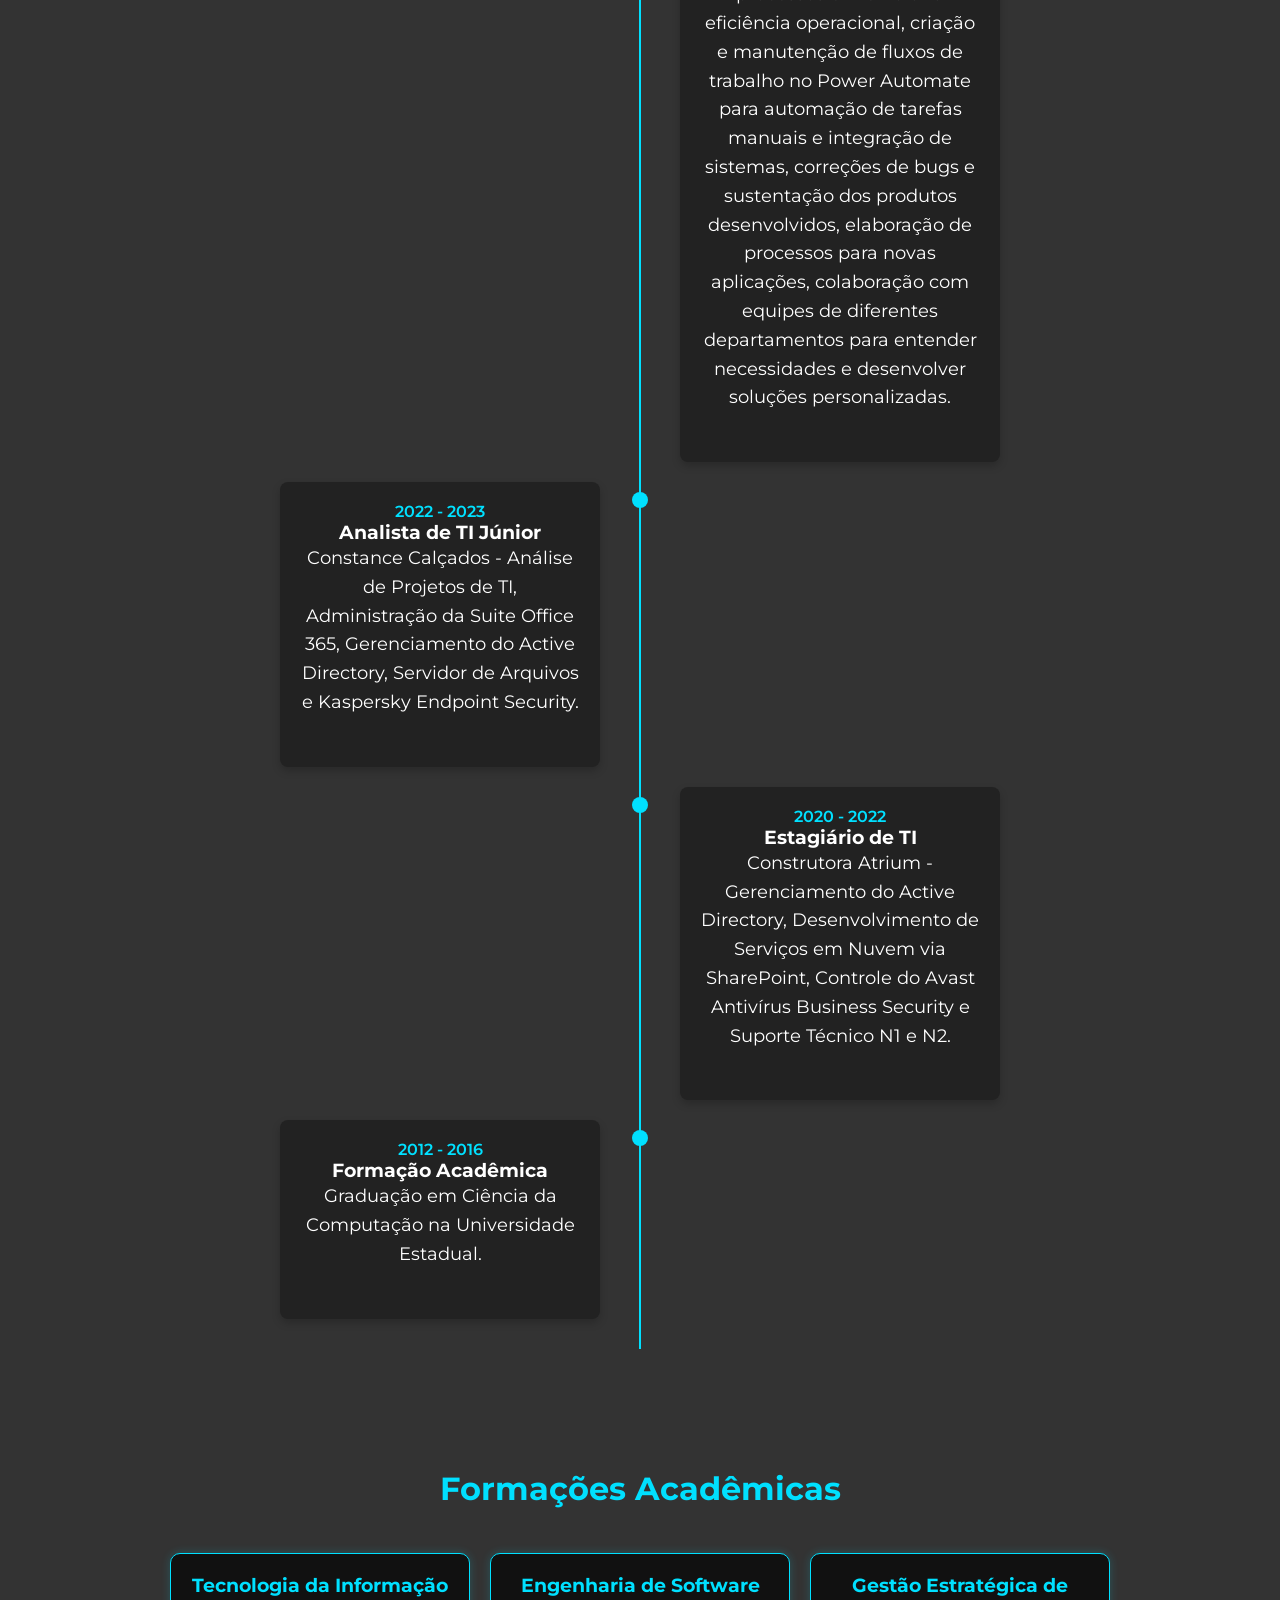
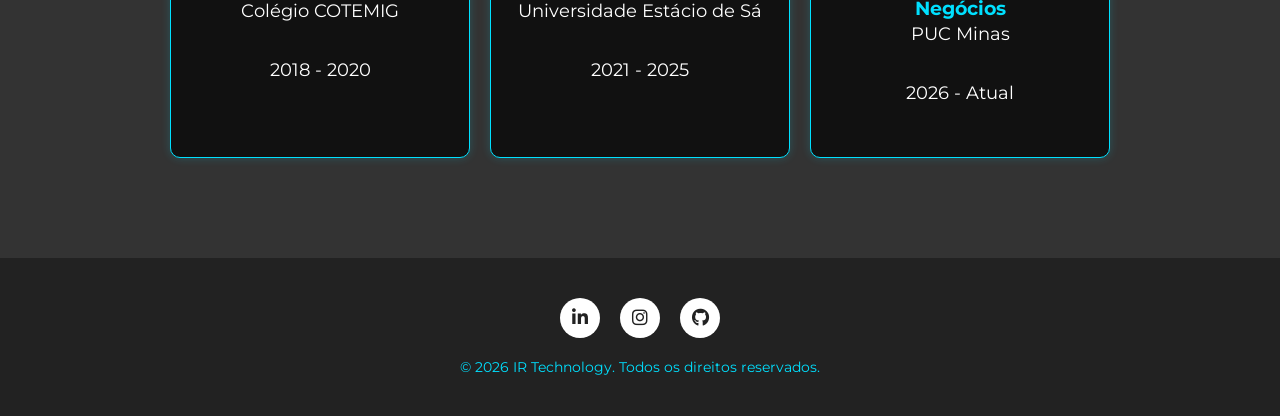
==== commit a5ddd5ec: "v1.0" ====
--- a/index.html
+++ b/index.html
@@ -100,9 +100,9 @@
             <p>2021 - 2025</p>
           </div>
           <div class="card">
-            <h3>Gestão de Negócios</h3>
+            <h3>Gestão Estratégica de Negócios</h3>
             <p>PUC Minas</p>
-            <p>2025 - Atual</p>
+            <p>2026 - Atual</p>
           </div>
         </div>
       </div>
